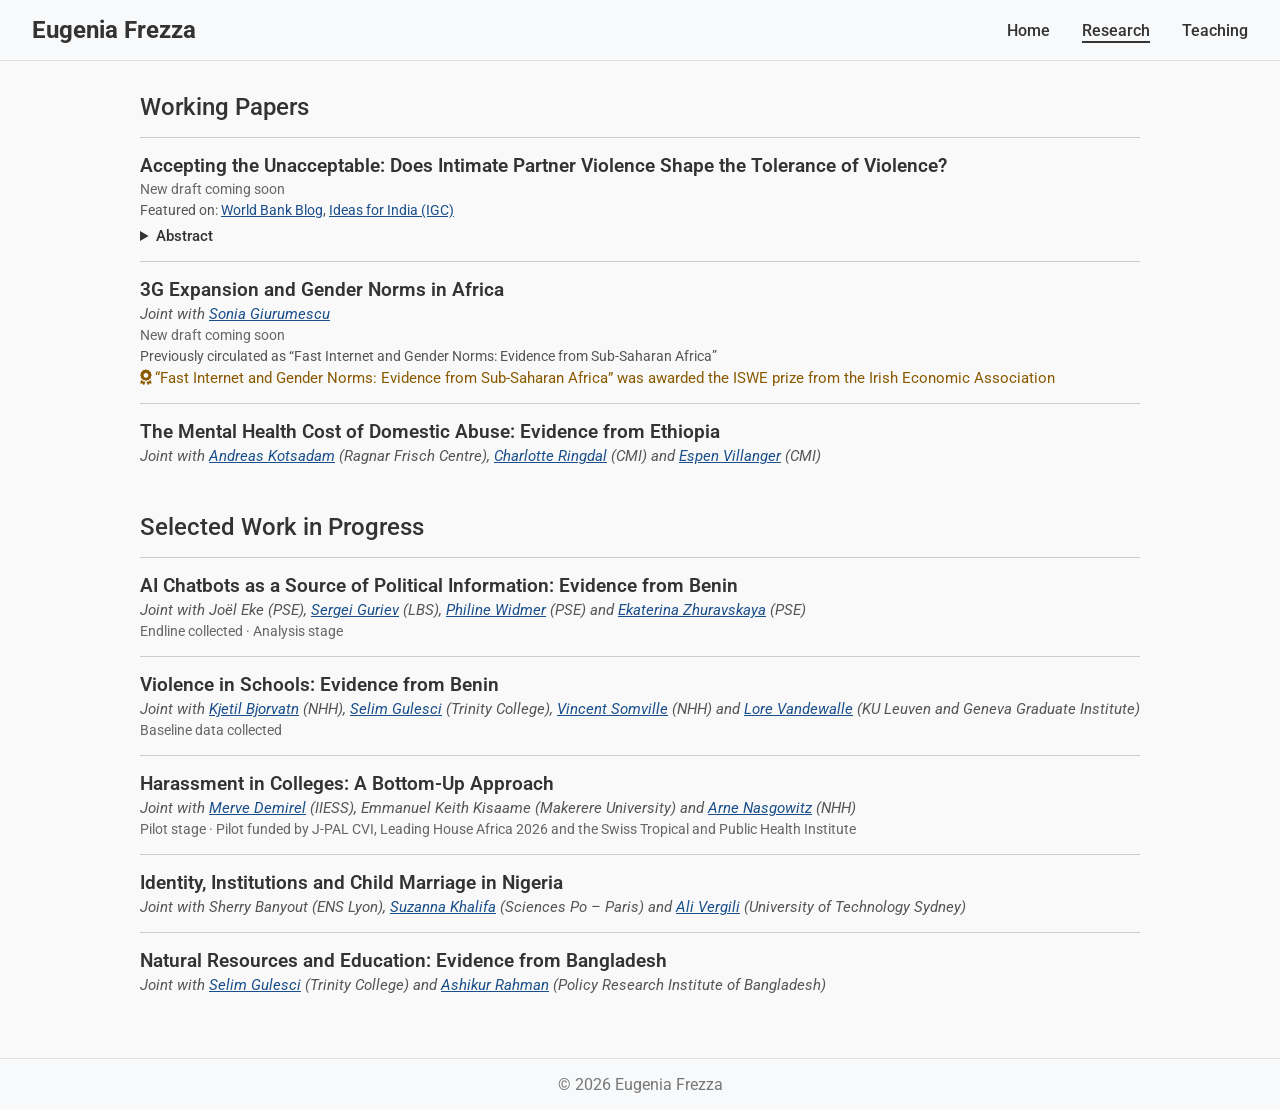
==== research.html @ 043d5579 "Replace Hugo site with static three-page site Rebuild the site as plain HTML pages (Home, Research, " ====
<!DOCTYPE html>
<html lang="en">
<head>
  <meta charset="UTF-8">
  <meta name="viewport" content="width=device-width, initial-scale=1.0">
  <title>Research – Eugenia Frezza</title>
  <link href="https://fonts.googleapis.com/css2?family=Roboto:wght@300;400;500;700&display=swap" rel="stylesheet">
  <link rel="stylesheet" href="https://cdnjs.cloudflare.com/ajax/libs/font-awesome/6.5.2/css/all.min.css">
  <link rel="stylesheet" href="style.css">
</head>
<body>

  <header>
    <div class="logo">Eugenia Frezza</div>
    <nav>
      <ul>
        <li><a href="index.html">Home</a></li>
        <li><a href="research.html" class="active">Research</a></li>
        <li><a href="teaching.html">Teaching</a></li>
      </ul>
    </nav>
  </header>

  <main>

    <!-- Working Papers -->
    <h2 class="section-heading">Working Papers</h2>

    <div class="paper-entry">
      <div class="paper-title">
        Accepting the Unacceptable: Does Intimate Partner Violence Shape the Tolerance of Violence?
      </div>
      <div class="paper-status">New draft coming soon</div>
      <div class="paper-note">
        Featured on:
        <a href="https://blogs.worldbank.org/en/impactevaluations/coping-through-acceptance-intimate-partner-violence-and-attitudes-dynamics-guest" target="_blank">World Bank Blog</a>,
        <a href="https://www.ideasforindia.in/topics/social-identity/coping-through-acceptance-what-shapes-attitudes-towards-intimate-partner-violence.html" target="_blank">Ideas for India (IGC)</a>
      </div>
      <details>
        <summary>Abstract</summary>
        <div class="paper-content">
          <p>I study the causal effect of intimate partner violence (IPV) on victims’ tolerance in contexts where outside options are limited. I theoretically show that tolerance may act as a coping mechanism under prolonged abuse. I empirically test for this possibility by exploiting variation in the minimum legal drinking age in India, as a shock to alcohol consumption that likely increases violence and may affect tolerance. I find that IPV rises immediately when husbands attain the drinking age. Wives’ tolerance of violence, instead, does not adjust immediately but increases after prolonged exposure. This suggests that acceptance of harmful norms can emerge as a coping mechanism.</p>
        </div>
      </details>
    </div>

    <div class="paper-entry">
      <div class="paper-title">
        3G Expansion and Gender Norms in Africa
      </div>
      <div class="paper-subtitle">
        Joint with <a href="https://sites.google.com/view/sonia-giurumescu/research" target="_blank">Sonia Giurumescu</a>
      </div>
      <div class="paper-status">New draft coming soon</div>
      <div class="paper-note">
        Previously circulated as &ldquo;Fast Internet and Gender Norms: Evidence from Sub-Saharan Africa&rdquo;
      </div>
      <div class="paper-award">
        <i class="fas fa-award"></i> &ldquo;Fast Internet and Gender Norms: Evidence from Sub-Saharan
        Africa&rdquo; was awarded the ISWE prize from the Irish Economic Association
      </div>
    </div>

    <div class="paper-entry">
      <div class="paper-title">
        The Mental Health Cost of Domestic Abuse: Evidence from Ethiopia
      </div>
      <div class="paper-subtitle">
        Joint with <a href="https://kotsadam.github.io/index.html" target="_blank">Andreas Kotsadam</a> (Ragnar Frisch Centre), <a href="https://sites.google.com/view/cringdal/home" target="_blank">Charlotte Ringdal</a> (CMI) and
        <a href="https://www.cmi.no/staff/espen-villanger" target="_blank">Espen Villanger</a> (CMI)
      </div>
    </div>

    <!-- Selected Work in Progress -->
    <h2 class="section-heading">Selected Work in Progress</h2>

    <div class="paper-entry">
      <div class="paper-title">
        AI Chatbots as a Source of Political Information: Evidence from Benin
      </div>
      <div class="paper-subtitle">
        Joint with Joël Eke (PSE), <a href="https://sites.google.com/site/sguriev/" target="_blank">Sergei Guriev</a> (LBS), <a href="https://philinew.github.io/" target="_blank">Philine Widmer</a> (PSE) and
        <a href="https://www.parisschoolofeconomics.com/zhuravskaya-ekaterina/" target="_blank">Ekaterina Zhuravskaya</a> (PSE)
      </div>
      <div class="paper-status">Endline collected &middot; Analysis stage</div>
    </div>

    <div class="paper-entry">
      <div class="paper-title">
        Violence in Schools: Evidence from Benin
      </div>
      <div class="paper-subtitle">
        Joint with <a href="https://www.nhh.no/en/employees/faculty/kjetil-bjorvatn/" target="_blank">Kjetil Bjorvatn</a> (NHH), <a href="https://sites.google.com/view/selimgulesci/home" target="_blank">Selim Gulesci</a> (Trinity College), <a href="https://sites.google.com/view/vincentsomville/home" target="_blank">Vincent Somville</a> (NHH)
        and <a href="https://sites.google.com/site/vandewallelore/home" target="_blank">Lore Vandewalle</a> (KU Leuven and Geneva Graduate Institute)
      </div>
      <div class="paper-status">Baseline data collected</div>
    </div>

    <div class="paper-entry">
      <div class="paper-title">
        Harassment in Colleges: A Bottom-Up Approach
      </div>
      <div class="paper-subtitle">
        Joint with <a href="https://www.demirelmerve.com/" target="_blank">Merve Demirel</a> (IIESS), Emmanuel Keith Kisaame (Makerere University) and
        <a href="https://sites.google.com/view/arnenasgowitz/research" target="_blank">Arne Nasgowitz</a> (NHH)
      </div>
      <div class="paper-status">
        Pilot stage &middot; Pilot funded by J-PAL CVI, Leading House Africa 2026 and the
        Swiss Tropical and Public Health Institute
      </div>
    </div>

    <div class="paper-entry">
      <div class="paper-title">
        Identity, Institutions and Child Marriage in Nigeria
      </div>
      <div class="paper-subtitle">
        Joint with Sherry Banyout (ENS Lyon),
        <a href="https://sites.google.com/view/suzanna-khalifa/accueil" target="_blank">Suzanna Khalifa</a>
        (Sciences Po – Paris) and
        <a href="https://alivergili.com/index.html" target="_blank">Ali Vergili</a>
        (University of Technology Sydney)
      </div>
    </div>

    <div class="paper-entry">
      <div class="paper-title">
        Natural Resources and Education: Evidence from Bangladesh
      </div>
      <div class="paper-subtitle">
        Joint with <a href="https://sites.google.com/view/selimgulesci/home" target="_blank">Selim Gulesci</a>
        (Trinity College) and
        <a href="https://www.pri-bd.org/member/dr-ashikur-rahman/" target="_blank">Ashikur Rahman</a>
        (Policy Research Institute of Bangladesh)
      </div>
    </div>

  </main>

  <footer>
    &copy; 2026 Eugenia Frezza
  </footer>

</body>
</html>
---- style.css ----
/* Global */
body {
  font-family: 'Roboto', Arial, sans-serif;
  margin: 0;
  padding: 0;
  color: #333;
  background-color: #f9f9f9;
}

a {
  color: #1a4f8b;
}

/* Header */
header {
  display: flex;
  justify-content: space-between;
  align-items: center;
  padding: 1rem 2rem;
  background-color: #f8f9fa;
  border-bottom: 1px solid #e0e0e0;
}

.logo {
  font-size: 1.5rem;
  font-weight: 700;
  color: #333;
}

nav ul {
  list-style: none;
  display: flex;
  gap: 2rem;
  margin: 0;
  padding: 0;
}

nav ul li a {
  text-decoration: none;
  color: #333;
  font-weight: 500;
  position: relative;
}

nav ul li a:hover {
  color: #555;
}

nav ul li a.active::after {
  content: "";
  display: block;
  width: 100%;
  height: 2px;
  background-color: #333;
  position: absolute;
  bottom: -3px;
  left: 0;
}

/* Main */
main {
  max-width: 1000px;
  margin: 2rem auto;
  padding: 0 1rem;
}

/* Home page: sidebar + content */
main.home {
  display: flex;
  gap: 2rem;
}

.sidebar {
  flex: 1;
  text-align: center;
}

.sidebar img {
  width: 200px;
  height: 200px;
  border-radius: 20px;
  margin: 0 auto 1rem auto;
  object-fit: cover;
  display: block;
}

.social-links {
  display: flex;
  flex-direction: column;
  gap: 0.5rem;
  text-align: left;
  max-width: 200px;
  margin: 0 auto;
}

.social-links a {
  display: flex;
  align-items: center;
  color: #333;
  text-decoration: none;
}

.social-links a i {
  width: 1.25rem;
  margin-right: 0.5rem;
  text-align: center;
}

.social-links a:hover {
  color: #555;
}

.content {
  flex: 2;
}

.content h2 {
  margin-top: 0;
  margin-bottom: 1rem;
  font-size: 1.5rem;
  text-align: center;
}

.content p {
  margin-bottom: 1rem;
  line-height: 1.6;
  text-align: justify;
}

/* Research & teaching */
.page-title {
  font-size: 2rem;
  font-weight: 500;
  margin-bottom: 1.5rem;
}

.section-heading {
  font-size: 1.5rem;
  margin-top: 2rem;
  margin-bottom: 1rem;
  font-weight: 500;
}

.paper-entry,
.course-entry {
  border-top: 1px solid #ccc;
  padding: 1rem 0;
}

.paper-title,
.course-title {
  font-size: 1.2rem;
  font-weight: 600;
}

.paper-title a {
  color: #333;
}

.paper-title a:hover {
  color: #555;
}

.paper-subtitle,
.course-details {
  font-size: 0.95rem;
  font-style: italic;
  color: #555;
  margin-top: 0.25rem;
}

.paper-note,
.paper-status {
  font-size: 0.9rem;
  color: #555;
  margin-top: 0.25rem;
}

.paper-status {
  color: #666;
}

.paper-award {
  font-size: 0.95rem;
  color: #8a5a00;
  margin-top: 0.25rem;
}

details {
  margin-top: 0.5rem;
}

details summary {
  font-weight: 500;
  font-size: 0.95rem;
  cursor: pointer;
}

details summary:hover {
  color: #555;
}

.paper-content {
  margin-top: 0.5rem;
  font-size: 0.95rem;
  color: #444;
}

.paper-content p {
  text-align: justify;
  hyphens: auto;
  line-height: 1.6;
}

.paper-content ul {
  margin: 0.25rem 0 0;
  padding-left: 1.25rem;
  line-height: 1.6;
}

.paper-links {
  display: flex;
  flex-wrap: wrap;
  gap: 0.5rem;
  margin-top: 0.75rem;
}

.round-button {
  display: inline-block;
  padding: 0.3rem 0.9rem;
  border: 1px solid #333;
  border-radius: 999px;
  color: #333;
  font-size: 0.85rem;
  text-decoration: none;
}

.round-button:hover {
  background-color: #333;
  color: #fff;
}

/* Footer */
footer {
  text-align: center;
  padding: 1rem;
  margin-top: 3rem;
  background-color: #f8f9fa;
  color: #777;
  border-top: 1px solid #e0e0e0;
}

/* Tablets */
@media (max-width: 768px) {
  header {
    flex-direction: column;
    align-items: flex-start;
  }

  nav ul {
    gap: 1.25rem;
    margin-top: 0.75rem;
  }

  main.home {
    flex-direction: column;
    gap: 1.5rem;
  }

  .paper-title,
  .course-title {
    font-size: 1.1rem;
  }
}

/* Phones */
@media (max-width: 480px) {
  header {
    padding: 1rem;
  }

  .sidebar img {
    width: 150px;
    height: 150px;
  }

  .page-title {
    font-size: 1.6rem;
  }

  .section-heading {
    font-size: 1.25rem;
  }
}
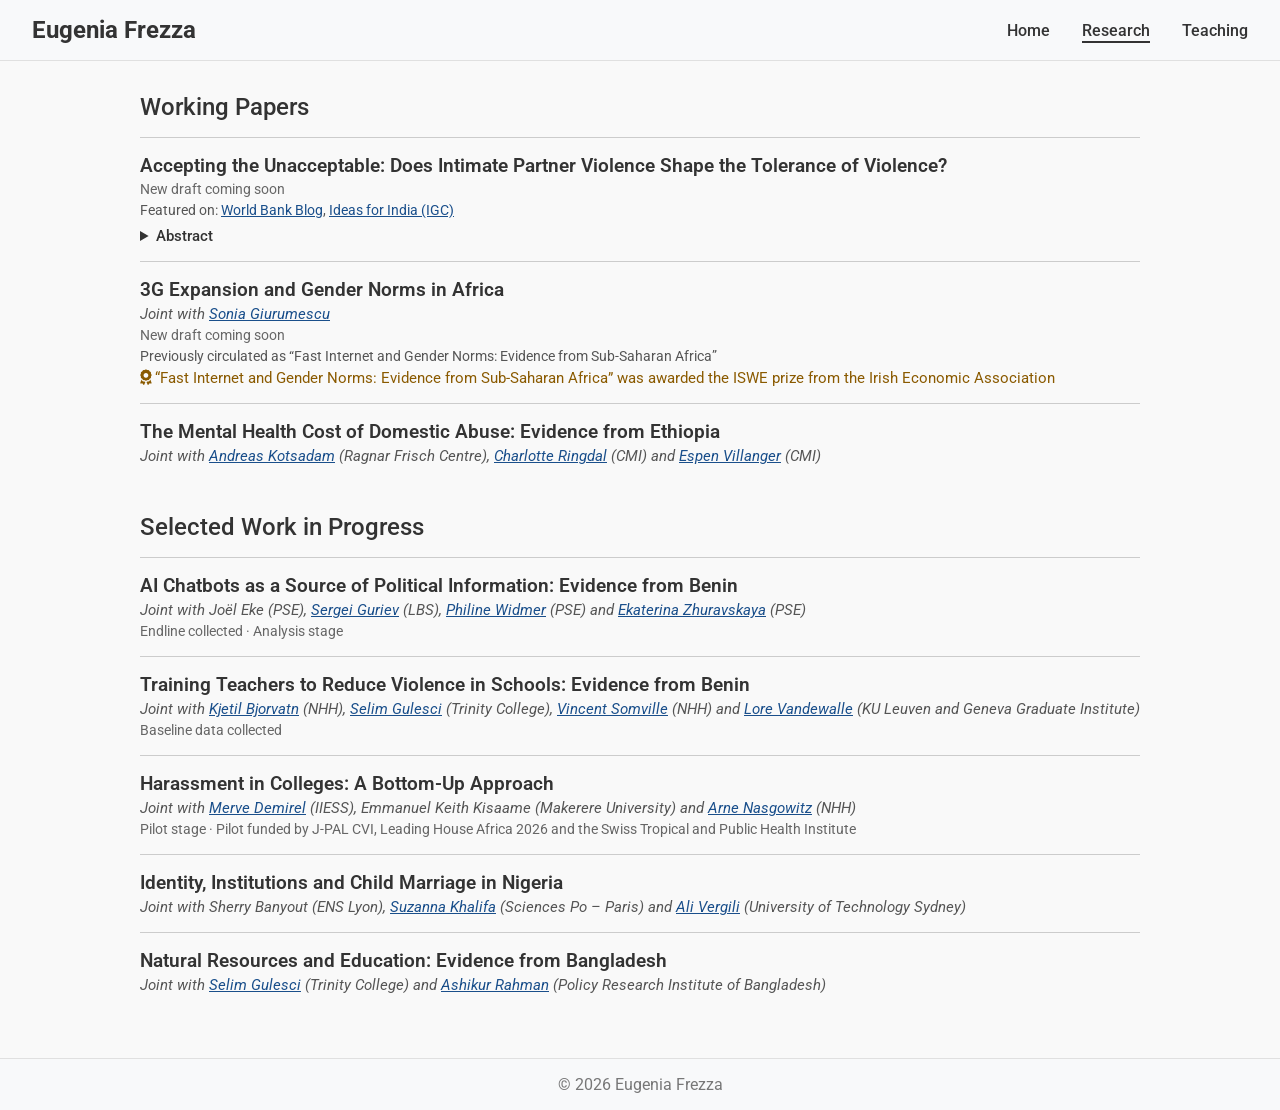
==== commit ee5dde2b: "Research: retitle the Benin schools project Co-Authored-By: Claude Opus 5 <noreply@anthropic.com>" ====
--- a/research.html
+++ b/research.html
@@ -4,6 +4,9 @@
   <meta charset="UTF-8">
   <meta name="viewport" content="width=device-width, initial-scale=1.0">
   <title>Research – Eugenia Frezza</title>
+  <link rel="icon" type="image/png" sizes="32x32" href="files/favicon-32.png">
+  <link rel="icon" type="image/png" sizes="16x16" href="files/favicon-16.png">
+  <link rel="apple-touch-icon" href="files/apple-touch-icon.png">
   <link href="https://fonts.googleapis.com/css2?family=Roboto:wght@300;400;500;700&display=swap" rel="stylesheet">
   <link rel="stylesheet" href="https://cdnjs.cloudflare.com/ajax/libs/font-awesome/6.5.2/css/all.min.css">
   <link rel="stylesheet" href="style.css">
@@ -87,7 +90,7 @@
 
     <div class="paper-entry">
       <div class="paper-title">
-        Violence in Schools: Evidence from Benin
+        Training Teachers to Reduce Violence in Schools: Evidence from Benin
       </div>
       <div class="paper-subtitle">
         Joint with <a href="https://www.nhh.no/en/employees/faculty/kjetil-bjorvatn/" target="_blank">Kjetil Bjorvatn</a> (NHH), <a href="https://sites.google.com/view/selimgulesci/home" target="_blank">Selim Gulesci</a> (Trinity College), <a href="https://sites.google.com/view/vincentsomville/home" target="_blank">Vincent Somville</a> (NHH)
--- a/style.css
+++ b/style.css
@@ -89,7 +89,7 @@
   flex-direction: column;
   gap: 0.5rem;
   text-align: left;
-  max-width: 200px;
+  max-width: 250px;
   margin: 0 auto;
 }
 
@@ -106,10 +106,12 @@
   text-align: center;
 }
 
-.social-links a:hover {
-  color: #555;
-}
-
+.email-link {
+  font-size: 0.85rem;
+  overflow-wrap: anywhere;
+}
+
+/* CONTENT (Right) */
 .content {
   flex: 2;
 }
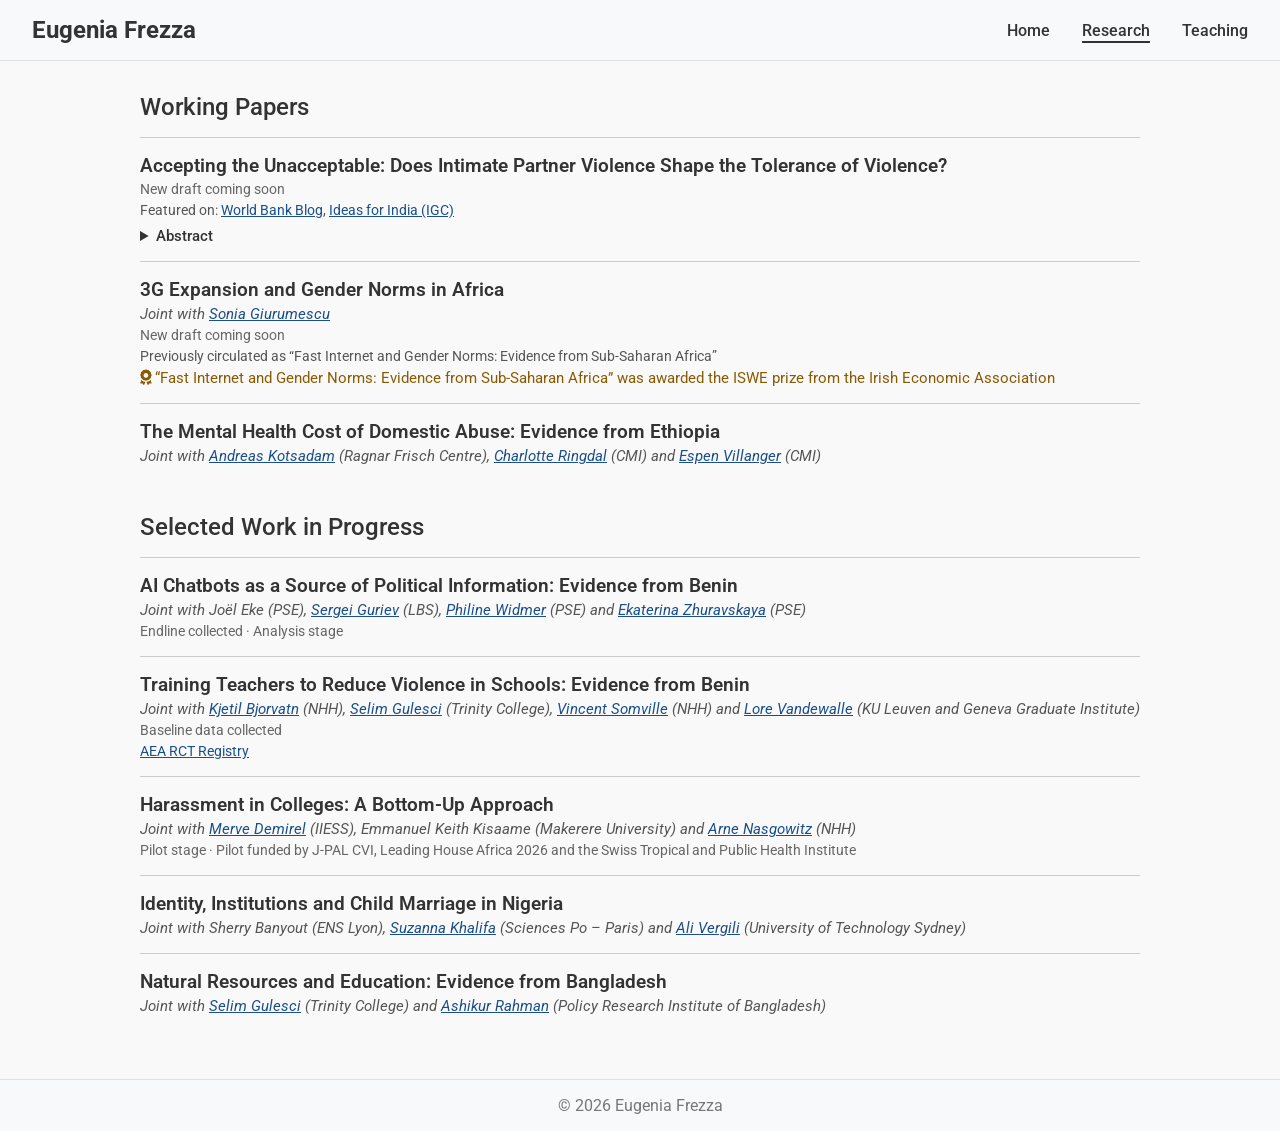
==== commit 451d6430: "Research: link the Benin schools trial registration Co-Authored-By: Claude Opus 5 <noreply@anthropic" ====
--- a/research.html
+++ b/research.html
@@ -97,6 +97,9 @@
         and <a href="https://sites.google.com/site/vandewallelore/home" target="_blank">Lore Vandewalle</a> (KU Leuven and Geneva Graduate Institute)
       </div>
       <div class="paper-status">Baseline data collected</div>
+      <div class="paper-note">
+        <a href="https://www.socialscienceregistry.org/trials/18053" target="_blank">AEA RCT Registry</a>
+      </div>
     </div>
 
     <div class="paper-entry">
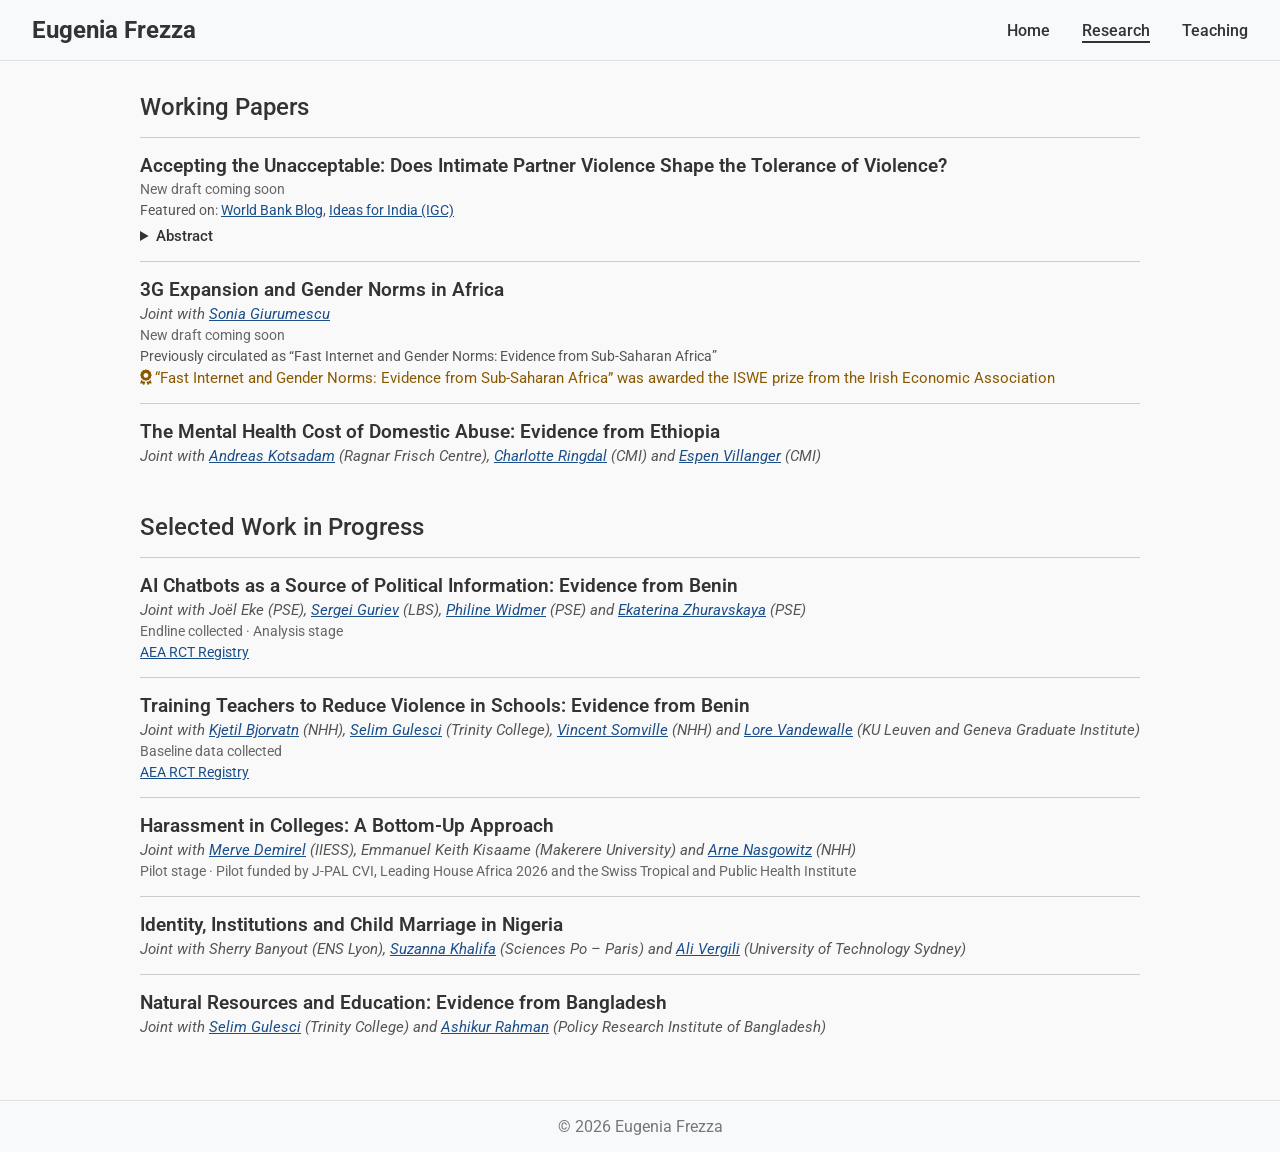
==== commit d12a8f70: "Research: link the AI chatbots trial registration Co-Authored-By: Claude Opus 5 <noreply@anthropic.c" ====
--- a/research.html
+++ b/research.html
@@ -86,6 +86,9 @@
         <a href="https://www.parisschoolofeconomics.com/zhuravskaya-ekaterina/" target="_blank">Ekaterina Zhuravskaya</a> (PSE)
       </div>
       <div class="paper-status">Endline collected &middot; Analysis stage</div>
+      <div class="paper-note">
+        <a href="https://www.socialscienceregistry.org/trials/18190" target="_blank">AEA RCT Registry</a>
+      </div>
     </div>
 
     <div class="paper-entry">
